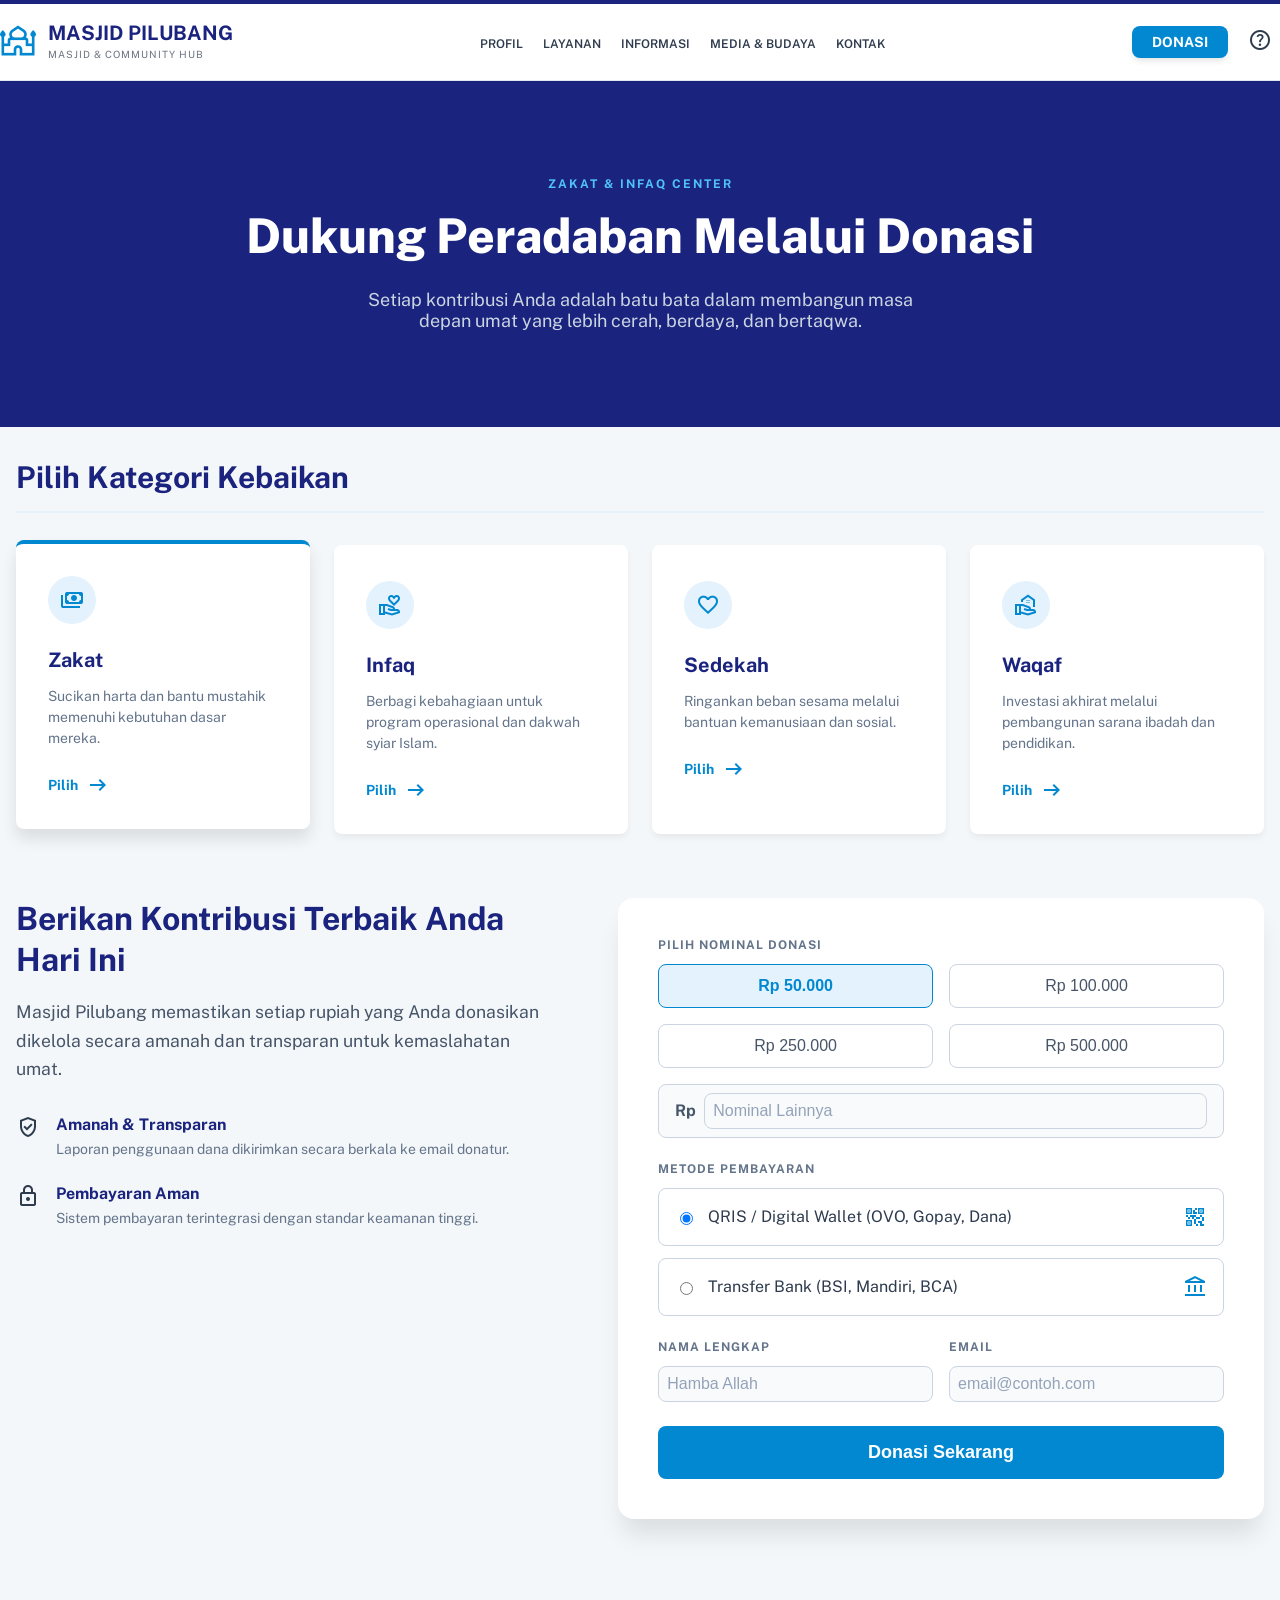
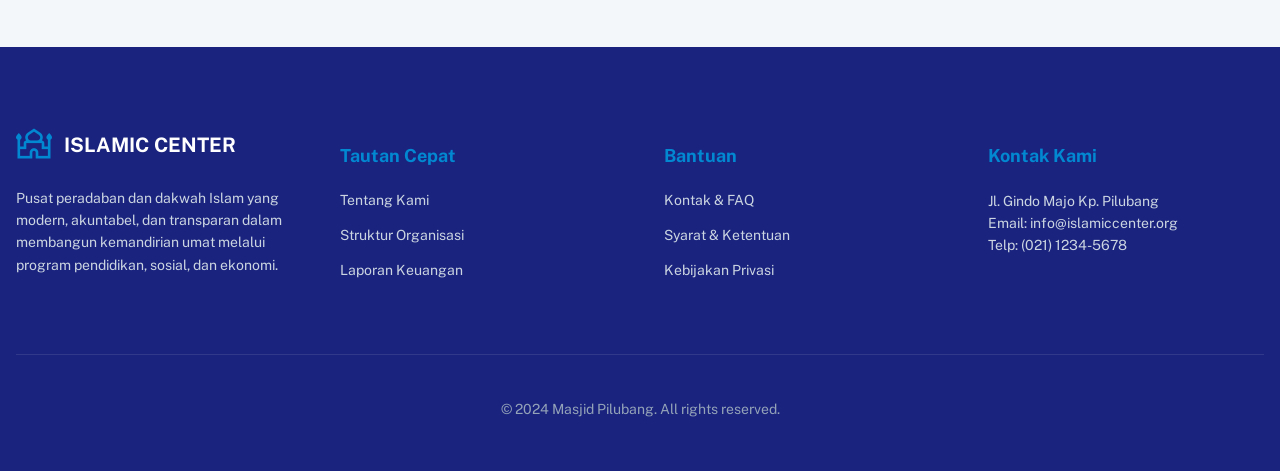
==== Donasi.html @ 6608e8ae "Upload tugas akhir web pertama" ====
<!DOCTYPE html>
<html lang="id" class="scroll-smooth">
<head>
    <meta charset="utf-8"/>
    <meta content="width=device-width, initial-scale=1.0" name="viewport"/>
    <title>Donasi - Masjid Pilubang</title>
    
    <link href="https://fonts.googleapis.com/css2?family=Public+Sans:wght@300;400;500;600;700&display=swap" rel="stylesheet"/>
    <link href="https://fonts.googleapis.com/css2?family=Material+Symbols+Outlined:wght@100..700,0..1&display=swap" rel="stylesheet"/>
    <link href="https://fonts.googleapis.com/css2?family=Material+Symbols+Outlined:wght,FILL@100..700,0..1&display=swap" rel="stylesheet"/>

    <link rel="stylesheet" href="style.css">
</head>
<body class="bg-donasi"> <div class="top-bar"></div>

    <header class="main-header">
        <div class="container header-container">
            <div class="logo-area">
                <span class="material-symbols-outlined logo-icon">mosque</span>
                <div class="logo-text">
                    <h1>MASJID PILUBANG</h1>
                    <span>Masjid & Community Hub</span>
                </div>
            </div>
            
            <nav class="main-nav">
                <div class="dropdown">
                    <a href="Home.html" class="nav-link">Profil</a>
                    <div class="dropdown-content">
                        <a href="Visimisi.html">Visi & Misi</a>
                        <a href="Sejarah.html">Sejarah & Pengurus</a>
                    </div>
                </div>
                <div class="dropdown">
                    <a href="#" class="nav-link">Layanan</a>
                    <div class="dropdown-content">
                        <a href="IbadahDakwah.html">Ibadah & Dakwah</a>
                        <a href="ZakatSosial.html">Zakat & Sosial</a>
                    </div>
                </div>
                <div class="dropdown">
                    <a href="#" class="nav-link">Informasi</a>
                    <div class="dropdown-content">
                        <a href="PenyaluranDonasi.html">Penyaluran Donasi</a>
                        <a href="JadwalKajian.html">Jadwal Kajian</a>
                    </div>
                </div>
                <div class="dropdown">
                    <a href="#" class="nav-link">Media & Budaya</a>
                    <div class="dropdown-content">
                        <a href="GaleriKegiatan.html">Galeri Kegiatan</a>
                        <a href="AdatBudaya.html">Adat Budaya Lokal</a>
                    </div>
                </div>
                <div class="dropdown">
                    <a href="#footer-kontak" class="nav-link">Kontak</a>
                </div>
            </nav>

            <div class="action-area">
                <a href="Donasi.html" class="btn-donasi">Donasi</a>
                <a href="#footer-kontak" class="icon-bantuan">
                    <span class="material-symbols-outlined">help_outline</span>
                </a>
            </div>
        </div>
    </header>

    <section class="hero-donasi">
        <div class="container">
            <span class="hero-kategori">ZAKAT & INFAQ CENTER</span>
            <h2>Dukung Peradaban Melalui Donasi</h2>
            <p>Setiap kontribusi Anda adalah batu bata dalam membangun masa depan umat yang lebih cerah, berdaya, dan bertaqwa.</p>
        </div>
    </section>

    <main class="main-content" style="padding-top: 2rem;">
        <div class="container">

            <div class="section-header">
                <h3>Pilih Kategori Kebaikan</h3>
            </div>
            <div class="kategori-donasi-grid">
                <div class="kategori-card active">
                    <div class="icon-lingkaran"><span class="material-symbols-outlined">payments</span></div>
                    <h4>Zakat</h4>
                    <p>Sucikan harta dan bantu mustahik memenuhi kebutuhan dasar mereka.</p>
                    <a href="#">Pilih <span class="material-symbols-outlined">arrow_right_alt</span></a>
                </div>
                <div class="kategori-card">
                    <div class="icon-lingkaran"><span class="material-symbols-outlined">volunteer_activism</span></div>
                    <h4>Infaq</h4>
                    <p>Berbagi kebahagiaan untuk program operasional dan dakwah syiar Islam.</p>
                    <a href="#">Pilih <span class="material-symbols-outlined">arrow_right_alt</span></a>
                </div>
                <div class="kategori-card">
                    <div class="icon-lingkaran"><span class="material-symbols-outlined">favorite</span></div>
                    <h4>Sedekah</h4>
                    <p>Ringankan beban sesama melalui bantuan kemanusiaan dan sosial.</p>
                    <a href="#">Pilih <span class="material-symbols-outlined">arrow_right_alt</span></a>
                </div>
                <div class="kategori-card">
                    <div class="icon-lingkaran"><span class="material-symbols-outlined">real_estate_agent</span></div>
                    <h4>Waqaf</h4>
                    <p>Investasi akhirat melalui pembangunan sarana ibadah dan pendidikan.</p>
                    <a href="#">Pilih <span class="material-symbols-outlined">arrow_right_alt</span></a>
                </div>
            </div>

            <div class="form-donasi-wrapper">
                <div class="form-donasi-info">
                    <h2>Berikan Kontribusi Terbaik Anda Hari Ini</h2>
                    <p>Masjid Pilubang memastikan setiap rupiah yang Anda donasikan dikelola secara amanah dan transparan untuk kemaslahatan umat.</p>
                    
                    <div class="fitur-keamanan">
                        <span class="material-symbols-outlined text-primary">verified_user</span>
                        <div>
                            <h5>Amanah & Transparan</h5>
                            <p>Laporan penggunaan dana dikirimkan secara berkala ke email donatur.</p>
                        </div>
                    </div>
                    <div class="fitur-keamanan">
                        <span class="material-symbols-outlined text-primary">lock</span>
                        <div>
                            <h5>Pembayaran Aman</h5>
                            <p>Sistem pembayaran terintegrasi dengan standar keamanan tinggi.</p>
                        </div>
                    </div>
                </div>

                <div class="form-donasi-card">
                    <label class="form-label">PILIH NOMINAL DONASI</label>
                    <div class="nominal-grid">
                        <button class="btn-nominal active">Rp 50.000</button>
                        <button class="btn-nominal">Rp 100.000</button>
                        <button class="btn-nominal">Rp 250.000</button>
                        <button class="btn-nominal">Rp 500.000</button>
                    </div>
                    
                    <div class="input-nominal-custom">
                        <span class="rp-text">Rp</span>
                        <input type="text" placeholder="Nominal Lainnya" class="input-field">
                    </div>

                    <label class="form-label mt-4">METODE PEMBAYARAN</label>
                    <div class="metode-bayar-opsi">
                        <label class="metode-label">
                            <div>
                                <input type="radio" name="metode" checked>
                                <span>QRIS / Digital Wallet (OVO, Gopay, Dana)</span>
                            </div>
                            <span class="material-symbols-outlined">qr_code_2</span>
                        </label>
                        <label class="metode-label">
                            <div>
                                <input type="radio" name="metode">
                                <span>Transfer Bank (BSI, Mandiri, BCA)</span>
                            </div>
                            <span class="material-symbols-outlined">account_balance</span>
                        </label>
                    </div>

                    <div class="data-diri-grid mt-4">
                        <div>
                            <label class="form-label">NAMA LENGKAP</label>
                            <input type="text" placeholder="Hamba Allah" class="input-field w-full">
                        </div>
                        <div>
                            <label class="form-label">EMAIL</label>
                            <input type="email" placeholder="email@contoh.com" class="input-field w-full">
                        </div>
                    </div>

                    <button class="btn-submit-donasi mt-4">Donasi Sekarang</button>
                </div>
            </div>

        </div>
    </main>

    <footer id="footer-kontak" class="main-footer" style="margin-top: 4rem;">
        <div class="container">
            <div class="footer-grid">
                <div class="footer-col">
                    <div class="footer-logo">
                        <span class="material-symbols-outlined">mosque</span>
                        <h2>ISLAMIC CENTER</h2>
                    </div>
                    <p>Pusat peradaban dan dakwah Islam yang modern, akuntabel, dan transparan dalam membangun kemandirian umat melalui program pendidikan, sosial, dan ekonomi.</p>
                </div>
                <div class="footer-col">
                    <h3>Tautan Cepat</h3>
                    <ul>
                        <li><a href="Home.html">Tentang Kami</a></li>
                        <li><a href="#">Struktur Organisasi</a></li>
                        <li><a href="#">Laporan Keuangan</a></li>
                    </ul>
                </div>
                <div class="footer-col">
                    <h3>Bantuan</h3>
                    <ul>
                        <li><a href="#">Kontak & FAQ</a></li>
                        <li><a href="#">Syarat & Ketentuan</a></li>
                        <li><a href="#">Kebijakan Privasi</a></li>
                    </ul>
                </div>
                <div class="footer-col">
                    <h3>Kontak Kami</h3>
                    <p class="newsletter-desc">Jl. Gindo Majo Kp. Pilubang<br>Email: info@islamiccenter.org<br>Telp: (021) 1234-5678</p>
                </div>
            </div>
            <div class="footer-bottom">
                <p>© 2024 Masjid Pilubang. All rights reserved.</p>
            </div>
        </div>
    </footer>

</body>
</html>
---- style.css ----
/* --- PENGATURAN UMUM --- */
html {
    scroll-behavior: smooth; /* Efek scroll halus saat klik menu kontak */
}

body {
    font-family: 'Public Sans', sans-serif;
    margin: 0;
    padding: 0;
    background-color: #f5f7f8;
    color: #2E3B4E;
}

.container {
    max-width: 1280px;
    margin: 0 auto;
    padding: 0 1rem;
}

/* Warna Dasar */
:root {
    --primary: #0288D1;
    --deep-royal: #1A237E;
    --light-sky: #E3F2FD;
    --dark-slate: #2E3B4E;
}

/* --- HEADER & NAVIGASI --- */
.top-bar {
    width: 100%;
    height: 4px;
    background-color: var(--deep-royal);
}

.main-header {
    position: sticky;
    top: 0;
    z-index: 50;
    background-color: white;
    border-bottom: 1px solid #e2e8f0;
    box-shadow: 0 1px 2px rgba(0,0,0,0.05);
}

.header-container {
    display: flex;
    justify-content: space-between;
    align-items: center;
    padding: 1rem 0;
}

.logo-area {
    display: flex;
    align-items: center;
    gap: 0.75rem;
    margin-right: 2rem;
}

.logo-icon {
    font-size: 2.25rem;
    color: var(--primary);
}

.logo-text h1 {
    font-size: 1.25rem;
    font-weight: 700;
    margin: 0;
    line-height: 1;
    color: var(--deep-royal);
}

.logo-text span {
    font-size: 0.625rem;
    letter-spacing: 0.1em;
    text-transform: uppercase;
    opacity: 0.7;
}

.main-nav {
    display: flex;
    align-items: center;
    gap: 1.25rem;
}

.nav-link {
    font-size: 0.75rem;
    font-weight: 600;
    text-transform: uppercase;
    color: var(--dark-slate);
    text-decoration: none;
    transition: color 0.2s;
    padding: 0.5rem 0;
}

.nav-link:hover {
    color: var(--primary);
}

/* Dropdown Menu CSS Biasa */
.dropdown {
    position: relative;
    padding: 0.5rem 0;
}

.dropdown-content {
    display: none;
    position: absolute;
    top: 100%;
    left: 0;
    min-width: 220px;
    background-color: white;
    box-shadow: 0 10px 15px -3px rgba(0, 0, 0, 0.1);
    border-radius: 0 0 0.5rem 0.5rem;
    border: 1px solid #f1f5f9;
    z-index: 50;
}

.dropdown:hover .dropdown-content {
    display: block;
}

.dropdown-content a {
    display: block;
    padding: 0.75rem 1.25rem;
    font-size: 0.875rem;
    font-weight: 600;
    color: var(--dark-slate);
    text-decoration: none;
    transition: background-color 0.2s, color 0.2s;
}

.dropdown-content a:hover {
    color: var(--primary);
    background-color: #f8fafc;
}

.action-area {
    display: flex;
    align-items: center;
    gap: 0.75rem;
    margin-left: 2rem;
}

.btn-donasi {
    padding: 0.5rem 1.25rem;
    background-color: var(--primary);
    color: white;
    font-size: 0.875rem;
    font-weight: 700;
    text-transform: uppercase;
    border-radius: 0.5rem;
    text-decoration: none;
    box-shadow: 0 4px 6px -1px rgba(0, 0, 0, 0.1);
    transition: all 0.2s;
}

.btn-donasi:hover {
    background-color: var(--deep-royal);
}

.icon-bantuan {
    padding: 0.5rem;
    color: var(--dark-slate);
    text-decoration: none;
}

.icon-bantuan:hover {
    color: var(--primary);
}

/* --- HERO SECTION --- */
.hero-section {
    position: relative;
    width: 100%;
    height: 500px;
    background-size: cover;
    background-position: center;
    overflow: hidden;
}

.hero-overlay {
    position: absolute;
    top: 0;
    left: 0;
    width: 100%;
    height: 100%;
    background: rgba(2, 136, 209, 0.2); /* Sesuai kode lama kamu */
}

.hero-content {
    position: relative;
    height: 100%;
    display: flex;
    flex-direction: column;
    justify-content: center;
    align-items: flex-start;
    color: white;
}

.hero-content h2 {
    font-size: 3rem;
    font-weight: 800;
    margin-bottom: 1rem;
    text-shadow: 0 10px 15px rgba(0,0,0,0.1);
}

.hero-content h2 span {
    color: var(--light-sky);
}

.hero-content p {
    font-size: 1.125rem;
    max-width: 36rem;
    margin-bottom: 2rem;
    text-shadow: 0 4px 6px rgba(0,0,0,0.1);
}

.slider-dots {
    position: absolute;
    bottom: 2.5rem;
    right: 2.5rem;
    display: flex;
    gap: 0.5rem;
}

.slider-dots .dot {
    width: 12px;
    height: 12px;
    border-radius: 50%;
    background-color: rgba(255, 255, 255, 0.5);
}

.slider-dots .dot.active {
    background-color: white;
}

/* --- JADWAL SHALAT SECTION --- */
.jadwal-section {
    background-color: var(--light-sky);
    padding: 2rem 0;
    border-bottom: 1px solid rgba(2, 136, 209, 0.1);
}

.jadwal-header {
    display: flex;
    justify-content: space-between;
    align-items: center;
    margin-bottom: 1.5rem;
}

.jadwal-title {
    display: flex;
    align-items: center;
    gap: 0.5rem;
}

.jadwal-title span.material-symbols-outlined {
    color: var(--primary);
}

.jadwal-title h3 {
    font-size: 1.25rem;
    font-weight: 700;
    color: var(--deep-royal);
    margin: 0;
}

.jadwal-title .tanggal {
    font-size: 0.875rem;
    opacity: 0.6;
    margin-left: 0.5rem;
}

.jadwal-grid {
    display: grid;
    grid-template-columns: repeat(6, 1fr);
    gap: 1rem;
}

.jadwal-card {
    background-color: white;
    padding: 1rem;
    border-radius: 0.75rem;
    box-shadow: 0 1px 2px rgba(0,0,0,0.05);
    border-bottom: 4px solid var(--primary);
    display: flex;
    flex-direction: column;
    align-items: center;
    transition: transform 0.2s;
}

.jadwal-card:hover {
    transform: scale(1.05);
}

.jadwal-card.disabled {
    border-bottom-color: #e2e8f0;
    opacity: 0.8;
}

.jadwal-card.disabled:hover {
    transform: none; /* Waktu terbit tidak perlu membesar saat dihover */
}

.icon-waktu {
    color: var(--deep-royal);
    margin-bottom: 0.5rem;
}

.nama-waktu {
    font-size: 0.75rem;
    font-weight: 700;
    color: #94a3b8;
    text-transform: uppercase;
}

.jam-waktu {
    font-size: 1.25rem;
    font-weight: 700;
    color: var(--primary);
}

.jam-terbit {
    color: #475569;
}

/* --- LOKASI KAMI SECTION --- */
.main-content {
    padding: 4rem 0;
}

.lokasi-grid {
    display: grid;
    grid-template-columns: 1fr 1fr;
    gap: 3rem;
    align-items: center;
}

.lokasi-info h2 {
    font-size: 1.875rem;
    font-weight: 700;
    color: var(--primary);
    margin-bottom: 1.5rem;
}

.deskripsi-lokasi {
    font-size: 1.125rem;
    color: #475569;
    margin-bottom: 2rem;
    line-height: 1.6;
}

.kontak-list {
    display: flex;
    flex-direction: column;
    gap: 1rem;
}

.kontak-item {
    display: flex;
    gap: 1rem;
}

.kontak-item .material-symbols-outlined {
    color: var(--primary);
}

.kontak-item h5 {
    font-weight: 700;
    margin: 0;
}

.kontak-item p {
    color: #64748b;
    font-size: 0.875rem;
    margin: 0.25rem 0 0 0;
}

.lokasi-map {
    border-radius: 1rem;
    overflow: hidden;
    border: 8px solid var(--light-sky);
    box-shadow: 0 20px 25px -5px rgba(0, 0, 0, 0.1);
    height: 400px;
    background-color: #e2e8f0;
}

/* --- FOOTER SECTION --- */
.main-footer {
    background-color: var(--deep-royal);
    color: white;
    padding-top: 5rem;
    padding-bottom: 2.5rem;
}

.footer-grid {
    display: grid;
    grid-template-columns: repeat(4, 1fr);
    gap: 3rem;
    margin-bottom: 4rem;
}

.footer-logo {
    display: flex;
    align-items: center;
    gap: 0.75rem;
    margin-bottom: 1.5rem;
}

.footer-logo .material-symbols-outlined {
    color: var(--primary);
    font-size: 2.25rem;
}

.footer-logo h2 {
    font-size: 1.25rem;
    font-weight: 700;
    margin: 0;
}

.footer-col p {
    color: #cbd5e1;
    font-size: 0.875rem;
    line-height: 1.6;
}

.footer-col h3 {
    font-weight: 700;
    font-size: 1.125rem;
    margin-bottom: 1.5rem;
    color: var(--primary);
}

.footer-col ul {
    list-style: none;
    padding: 0;
    margin: 0;
    display: flex;
    flex-direction: column;
    gap: 1rem;
}

.footer-col ul a {
    color: #cbd5e1;
    text-decoration: none;
    font-size: 0.875rem;
    transition: color 0.2s;
}

.footer-col ul a:hover {
    color: white;
}

.newsletter-desc {
    font-size: 0.75rem;
    margin-bottom: 1rem;
}

.form-newsletter {
    display: flex;
}

.input-email {
    background-color: rgba(255, 255, 255, 0.1);
    border: none;
    border-radius: 0.5rem 0 0 0.5rem;
    padding: 0.5rem 1rem;
    font-size: 0.875rem;
    color: white;
    width: 100%;
}

.input-email::placeholder {
    color: #64748b;
}

.input-email:focus {
    outline: 1px solid var(--primary);
}

.btn-kirim {
    background-color: var(--primary);
    color: white;
    border: none;
    padding: 0 1rem;
    border-radius: 0 0.5rem 0.5rem 0;
    cursor: pointer;
    transition: background-color 0.2s;
}

.btn-kirim:hover {
    background-color: white;
    color: var(--primary);
}

.social-links {
    display: flex;
    gap: 1rem;
    margin-top: 1.5rem;
}

.social-links a {
    width: 32px;
    height: 32px;
    border-radius: 50%;
    background-color: rgba(255, 255, 255, 0.1);
    display: flex;
    align-items: center;
    justify-content: center;
    color: white;
    text-decoration: none;
    transition: background-color 0.2s;
}

.social-links a:hover {
    background-color: var(--primary);
}

.footer-bottom {
    padding-top: 2rem;
    border-top: 1px solid rgba(255, 255, 255, 0.1);
    text-align: center;
    color: #94a3b8;
    font-size: 0.875rem;
}

/* Responsif (Agar bagus saat dibuka di layar kecil/tablet) */
@media (max-width: 1024px) {
    .jadwal-grid {
        grid-template-columns: repeat(3, 1fr);
    }
    .lokasi-grid {
        grid-template-columns: 1fr;
    }
    .footer-grid {
        grid-template-columns: repeat(2, 1fr);
    }
    .main-nav {
        display: none; /* Sembunyikan menu navigasi horizontal di tablet/mobile */
    }
}

@media (max-width: 640px) {
    .jadwal-grid {
        grid-template-columns: repeat(2, 1fr);
    }
    .footer-grid {
        grid-template-columns: 1fr;
    }
}
/* =========================================================
   TAMBAHAN CSS UNTUK HALAMAN SELAIN HOME (Ibadah & Dakwah) 
   ========================================================= */

/* Banner Khusus Halaman Dalam */
.page-hero {
    position: relative;
    width: 100%;
    height: 300px; /* Lebih pendek dari banner Home */
    background-size: cover;
    background-position: center;
    display: flex;
    align-items: center;
    justify-content: center;
    text-align: center;
}

/* Mengubah posisi teks menjadi di tengah khusus untuk halaman dalam */
.page-hero .hero-content {
    align-items: center;
    text-align: center;
}

/* Judul Bagian (Section Header) */
.section-header {
    display: flex;
    align-items: center;
    gap: 0.75rem;
    margin-bottom: 2rem;
    border-bottom: 2px solid var(--light-sky);
    padding-bottom: 1rem;
}

.section-header .icon-title {
    font-size: 2.5rem;
    color: var(--primary);
}

.section-header h3 {
    font-size: 1.875rem;
    color: var(--deep-royal);
    margin: 0;
    font-weight: 700;
}

/* Kotak-kotak Layanan (Cards) */
.grid-cards {
    display: grid;
    grid-template-columns: repeat(3, 1fr);
    gap: 2rem;
}

.card {
    background: white;
    padding: 2rem;
    border-radius: 1rem;
    box-shadow: 0 4px 6px -1px rgba(0, 0, 0, 0.1);
    border-top: 4px solid var(--primary);
    transition: transform 0.3s;
}

.card:hover {
    transform: translateY(-5px); /* Efek melayang saat kursor diarahkan */
}

.card h4 {
    font-size: 1.25rem;
    color: var(--deep-royal);
    margin-top: 0;
    margin-bottom: 1rem;
    font-weight: 700;
}

.card p {
    color: #475569;
    line-height: 1.6;
    margin: 0;
}

/* Responsif untuk Layar Kecil */
@media (max-width: 768px) {
    .grid-cards {
        grid-template-columns: 1fr; /* Jadi 1 kolom bersusun ke bawah di HP */
    }
}
/* =========================================================
   TAMBAHAN CSS UNTUK HALAMAN JADWAL KAJIAN
   ========================================================= */

.kajian-container {
    display: flex;
    flex-direction: column;
    gap: 1.5rem;
    max-width: 900px;
    margin: 0 auto; /* Menengahkan posisi daftar jadwal */
}

.kajian-card {
    display: flex;
    background: white;
    border-radius: 1rem;
    box-shadow: 0 4px 6px -1px rgba(0, 0, 0, 0.1);
    overflow: hidden;
    border-left: 6px solid var(--primary);
    transition: transform 0.2s;
}

.kajian-card:hover {
    transform: translateX(10px); /* Efek bergeser ke kanan saat di-hover */
}

.kajian-time {
    background-color: var(--light-sky);
    padding: 1.5rem;
    min-width: 180px;
    display: flex;
    flex-direction: column;
    justify-content: center;
    align-items: center;
    text-align: center;
    border-right: 1px solid #e2e8f0;
}

.kajian-time h4 {
    color: var(--deep-royal);
    margin: 0;
    font-size: 1.25rem;
    font-weight: 700;
}

.kajian-time span {
    color: var(--primary);
    font-weight: 700;
    font-size: 0.875rem;
    margin-top: 0.5rem;
}

.kajian-details {
    padding: 1.5rem 2rem;
    display: flex;
    flex-direction: column;
    justify-content: center;
}

.kajian-details h3 {
    margin: 0 0 0.5rem 0;
    color: var(--deep-royal);
    font-size: 1.25rem;
}

.kajian-ustadz {
    display: flex;
    align-items: center;
    gap: 0.5rem;
    color: #0288D1; /* Warna biru untuk nama ustadz */
    font-size: 0.875rem;
    font-weight: 700;
    margin-bottom: 0.75rem;
}

.kajian-desc {
    margin: 0;
    color: #64748b;
    font-size: 0.9rem;
    line-height: 1.6;
}

/* Responsif untuk Layar HP */
@media (max-width: 640px) {
    .kajian-card {
        flex-direction: column;
    }
    .kajian-time {
        min-width: auto;
        padding: 1rem;
        border-right: none;
        border-bottom: 1px solid #e2e8f0;
    }
}
/* =========================================================
   TAMBAHAN CSS UNTUK HALAMAN BERITA & ARTIKEL
   ========================================================= */

.news-grid {
    display: grid;
    grid-template-columns: repeat(3, 1fr);
    gap: 2rem;
}

.news-card {
    background: white;
    border-radius: 1rem;
    overflow: hidden;
    box-shadow: 0 4px 6px -1px rgba(0, 0, 0, 0.1);
    border: 1px solid #e2e8f0;
    transition: transform 0.3s, box-shadow 0.3s;
    display: flex;
    flex-direction: column;
}

.news-card:hover {
    transform: translateY(-5px);
    box-shadow: 0 10px 15px -3px rgba(0, 0, 0, 0.1);
}

.news-image {
    width: 100%;
    height: 200px;
    background-size: cover;
    background-position: center;
    background-color: #cbd5e1; /* Warna abu-abu jika gambar gagal dimuat */
}

.news-content {
    padding: 1.5rem;
    display: flex;
    flex-direction: column;
    flex-grow: 1; /* Membuat tombol di bawah rata jika panjang teks berbeda */
}

.news-meta {
    display: flex;
    justify-content: space-between;
    align-items: center;
    margin-bottom: 1rem;
}

.news-category {
    background-color: var(--light-sky);
    color: var(--primary);
    padding: 0.25rem 0.75rem;
    border-radius: 999px;
    font-size: 0.75rem;
    font-weight: 700;
    text-transform: uppercase;
}

.news-date {
    font-size: 0.875rem;
    color: #64748b;
    font-weight: 500;
}

.news-title {
    font-size: 1.25rem;
    color: var(--deep-royal);
    margin: 0 0 0.75rem 0;
    font-weight: 700;
    line-height: 1.4;
}

.news-excerpt {
    color: #475569;
    font-size: 0.9rem;
    line-height: 1.6;
    margin: 0 0 1.5rem 0;
    flex-grow: 1; /* Mendorong tombol baca selengkapnya ke bawah */
}

.news-readmore {
    display: inline-flex;
    align-items: center;
    gap: 0.5rem;
    color: var(--primary);
    font-weight: 700;
    font-size: 0.875rem;
    text-decoration: none;
    transition: color 0.2s;
    margin-top: auto; /* Memastikan tombol selalu di paling bawah kartu */
}

.news-readmore:hover {
    color: var(--deep-royal);
}

/* Responsif untuk Tablet dan HP */
@media (max-width: 1024px) {
    .news-grid {
        grid-template-columns: repeat(2, 1fr); /* 2 kolom di tablet */
    }
}

@media (max-width: 640px) {
    .news-grid {
        grid-template-columns: 1fr; /* 1 kolom berbaris ke bawah di HP */
    }
}
/* =========================================================
   TAMBAHAN CSS UNTUK HALAMAN GALERI KEGIATAN
   ========================================================= */

.gallery-grid {
    display: grid;
    grid-template-columns: repeat(3, 1fr); /* 3 kolom di layar desktop */
    gap: 1.5rem; /* Jarak antar foto */
}

.gallery-item {
    position: relative;
    border-radius: 1rem;
    overflow: hidden; /* Memastikan konten tidak keluar dari radius */
    box-shadow: 0 4px 6px -1px rgba(0, 0, 0, 0.1);
    background-color: white;
    cursor: pointer;
    transition: transform 0.3s ease;
}

.gallery-item:hover {
    transform: translateY(-5px); /* Sedikit melayang saat dihover */
}

.gallery-image {
    width: 100%;
    height: 250px; /* Tinggi kotak foto fix */
    background-size: cover;
    background-position: center;
    transition: transform 0.5s ease;
}

.gallery-item:hover .gallery-image {
    transform: scale(1.1); /* Efek zoom gambar saat dihover */
}

/* Info yang muncul saat hover */
.gallery-hover-info {
    position: absolute;
    bottom: 0;
    left: 0;
    width: 100%;
    padding: 2rem 1.5rem 1rem 1.5rem; /* Padding bawah lebih besar untuk teks */
    background: linear-gradient(to top, rgba(0,0,0,0.8), transparent); /* Gradien gelap agar teks terbaca */
    color: white;
    opacity: 0; /* Tersembunyi secara default */
    transition: opacity 0.3s ease;
    box-sizing: border-box;
}

.gallery-item:hover .gallery-hover-info {
    opacity: 1; /* Muncul saat dihover */
}

.gallery-hover-info h5 {
    margin: 0 0 0.25rem 0;
    font-size: 1.125rem;
    font-weight: 700;
}

.gallery-hover-info span {
    font-size: 0.875rem;
    opacity: 0.8;
}

/* Responsif untuk Tablet dan HP */
@media (max-width: 1024px) {
    .gallery-grid {
        grid-template-columns: repeat(2, 1fr); /* 2 kolom di tablet */
    }
}

@media (max-width: 640px) {
    .gallery-grid {
        grid-template-columns: 1fr; /* 1 kolom di HP */
    }
    .gallery-image {
        height: 200px; /* Tinggi foto disesuaikan di HP */
    }
}
/* --- TAMPILAN JAM REAL-TIME --- */
.jam-sekarang {
    background-color: var(--primary);
    color: white;
    padding: 0.25rem 0.75rem;
    border-radius: 999px; /* Membuat ujungnya membulat */
    font-weight: 700;
    font-size: 0.875rem;
    margin-left: 1rem;
    box-shadow: 0 2px 4px rgba(0,0,0,0.1);
    letter-spacing: 1px;
    display: inline-block;
}
/* =========================================================
   TAMBAHAN CSS UNTUK HALAMAN DONASI (CROWDFUNDING)
   ========================================================= */

body.bg-donasi {
    background-color: #f4f7f9; /* Warna latar belakang abu-abu sangat muda */
}

/* Hero Section Khusus Donasi */
.hero-donasi {
    background-color: #1A237E; /* Warna Biru Gelap sesuai gambar */
    /* Opsional: Jika punya gambar gedung, gunakan baris di bawah ini */
    /* background-image: linear-gradient(rgba(26, 35, 126, 0.8), rgba(26, 35, 126, 0.9)), url('gedung.jpg'); */
    background-size: cover;
    background-position: center;
    color: white;
    text-align: center;
    padding: 6rem 1rem;
}

.hero-kategori {
    font-size: 0.75rem;
    font-weight: 700;
    letter-spacing: 2px;
    color: #4fc3f7; /* Biru muda */
    text-transform: uppercase;
    display: block;
    margin-bottom: 1rem;
}

.hero-donasi h2 {
    font-size: 3rem;
    font-weight: 800;
    margin: 0 0 1.5rem 0;
    line-height: 1.2;
}

.hero-donasi p {
    font-size: 1.125rem;
    max-width: 600px;
    margin: 0 auto;
    color: #cbd5e1;
}

/* Kategori Donasi Grid (4 Kotak) */
.kategori-donasi-grid {
    display: grid;
    grid-template-columns: repeat(4, 1fr);
    gap: 1.5rem;
    margin-bottom: 4rem;
}

.kategori-card {
    background: white;
    padding: 2rem;
    border-radius: 0.5rem;
    border-top: 4px solid transparent;
    box-shadow: 0 4px 6px rgba(0,0,0,0.05);
    transition: all 0.3s;
}

.kategori-card:hover, .kategori-card.active {
    border-top-color: var(--primary);
    box-shadow: 0 10px 15px rgba(0,0,0,0.1);
    transform: translateY(-5px);
}

.icon-lingkaran {
    width: 48px;
    height: 48px;
    background-color: var(--light-sky);
    color: var(--primary);
    border-radius: 50%;
    display: flex;
    align-items: center;
    justify-content: center;
    margin-bottom: 1.5rem;
}

.kategori-card h4 {
    margin: 0 0 0.5rem 0;
    color: var(--deep-royal);
    font-size: 1.25rem;
}

.kategori-card p {
    font-size: 0.875rem;
    color: #64748b;
    margin-bottom: 1.5rem;
    line-height: 1.5;
}

.kategori-card a {
    text-decoration: none;
    color: var(--primary);
    font-size: 0.875rem;
    font-weight: 700;
    display: flex;
    align-items: center;
    gap: 0.5rem;
}

/* Wrapper Form Donasi Utama */
.form-donasi-wrapper {
    display: grid;
    grid-template-columns: 1fr 1.2fr;
    gap: 4rem;
    align-items: flex-start;
}

.form-donasi-info h2 {
    font-size: 2rem;
    color: var(--deep-royal);
    margin: 0 0 1rem 0;
    line-height: 1.3;
}

.form-donasi-info p {
    color: #475569;
    font-size: 1.1rem;
    line-height: 1.6;
    margin-bottom: 2rem;
}

.fitur-keamanan {
    display: flex;
    gap: 1rem;
    margin-bottom: 1.5rem;
}

.fitur-keamanan h5 {
    margin: 0 0 0.25rem 0;
    font-size: 1rem;
    color: var(--deep-royal);
}

.fitur-keamanan p {
    margin: 0;
    font-size: 0.875rem;
    color: #64748b;
}

/* Desain Kartu Form (Kanan) */
.form-donasi-card {
    background: white;
    padding: 2.5rem;
    border-radius: 1rem;
    box-shadow: 0 20px 25px -5px rgba(0,0,0,0.1);
}

.form-label {
    display: block;
    font-size: 0.75rem;
    font-weight: 700;
    color: #64748b;
    letter-spacing: 1px;
    margin-bottom: 0.75rem;
}

.mt-4 { margin-top: 1.5rem; }
.w-full { width: 100%; box-sizing: border-box; }

.nominal-grid {
    display: grid;
    grid-template-columns: 1fr 1fr;
    gap: 1rem;
    margin-bottom: 1rem;
}

.btn-nominal {
    padding: 0.75rem;
    border: 1px solid #cbd5e1;
    background: white;
    border-radius: 0.5rem;
    font-size: 1rem;
    color: #475569;
    cursor: pointer;
    font-weight: 500;
    transition: all 0.2s;
}

.btn-nominal:hover {
    border-color: var(--primary);
}

.btn-nominal.active {
    background-color: var(--light-sky);
    border-color: var(--primary);
    color: var(--primary);
    font-weight: 700;
}

.input-nominal-custom {
    display: flex;
    align-items: center;
    background: #f8fafc;
    border: 1px solid #cbd5e1;
    border-radius: 0.5rem;
    padding: 0.5rem 1rem;
}

.rp-text {
    font-weight: 700;
    color: #475569;
    margin-right: 0.5rem;
}

.input-field {
    border: none;
    background: transparent;
    padding: 0.5rem;
    font-size: 1rem;
    color: var(--dark-slate);
    outline: none;
    flex-grow: 1;
}

.input-field::placeholder { color: #94a3b8; }
input.input-field {
    border: 1px solid #cbd5e1;
    border-radius: 0.5rem;
    background: #f8fafc;
}
input.input-field:focus {
    border-color: var(--primary);
    background: white;
}

/* Opsi Pembayaran (Radio) */
.metode-bayar-opsi {
    display: flex;
    flex-direction: column;
    gap: 0.75rem;
}

.metode-label {
    display: flex;
    justify-content: space-between;
    align-items: center;
    padding: 1rem;
    border: 1px solid #cbd5e1;
    border-radius: 0.5rem;
    cursor: pointer;
    transition: border-color 0.2s;
}

.metode-label:hover { border-color: var(--primary); }
.metode-label div { display: flex; align-items: center; gap: 0.75rem; }
.metode-label span.material-symbols-outlined { color: var(--primary); }

.data-diri-grid {
    display: grid;
    grid-template-columns: 1fr 1fr;
    gap: 1rem;
}

.btn-submit-donasi {
    width: 100%;
    padding: 1rem;
    background-color: var(--primary);
    color: white;
    font-size: 1.125rem;
    font-weight: 700;
    border: none;
    border-radius: 0.5rem;
    cursor: pointer;
    transition: background-color 0.2s;
}

.btn-submit-donasi:hover {
    background-color: #0277bd;
}

/* Responsif Layar Kecil */
@media (max-width: 1024px) {
    .form-donasi-wrapper { grid-template-columns: 1fr; gap: 2rem; }
    .kategori-donasi-grid { grid-template-columns: repeat(2, 1fr); }
}
@media (max-width: 640px) {
    .kategori-donasi-grid { grid-template-columns: 1fr; }
    .nominal-grid { grid-template-columns: 1fr; }
    .data-diri-grid { grid-template-columns: 1fr; }
}
/* =========================================================
   TAMBAHAN CSS UNTUK HALAMAN PENYALURAN DONASI (DASHBOARD)
   ========================================================= */

.dashboard-grid {
    display: grid;
    grid-template-columns: repeat(3, 1fr);
    gap: 2rem;
}

.dashboard-card {
    background: white;
    padding: 2rem;
    border-radius: 1rem;
    box-shadow: 0 10px 15px -3px rgba(0, 0, 0, 0.1);
    position: relative;
    overflow: hidden;
    border: 1px solid #e2e8f0;
}

/* Garis warna di atas kartu */
.dashboard-card::before {
    content: '';
    position: absolute;
    top: 0;
    left: 0;
    width: 100%;
    height: 4px;
}

.dashboard-card.dana-masuk::before { background-color: #10b981; /* Hijau */ }
.dashboard-card.dana-keluar::before { background-color: #f59e0b; /* Kuning/Orange */ }
.dashboard-card.saldo-akhir::before { background-color: var(--primary); /* Biru Utama */ }

/* Desain Lingkaran Ikon */
.dashboard-card .icon-box {
    width: 48px;
    height: 48px;
    border-radius: 50%;
    display: flex;
    align-items: center;
    justify-content: center;
    margin-bottom: 1rem;
}

.dashboard-card.dana-masuk .icon-box { background-color: #d1fae5; color: #10b981; }
.dashboard-card.dana-keluar .icon-box { background-color: #fef3c7; color: #f59e0b; }
.dashboard-card.saldo-akhir .icon-box { background-color: var(--light-sky); color: var(--primary); }

/* Teks dan Angka */
.dashboard-card p {
    margin: 0;
    font-size: 0.875rem;
    color: #64748b;
    font-weight: 600;
    text-transform: uppercase;
    letter-spacing: 0.5px;
}

.dashboard-card h3 {
    margin: 0.5rem 0;
    font-size: 2.25rem;
    font-weight: 800;
    color: var(--deep-royal);
}

.dashboard-card .keterangan {
    font-size: 0.75rem;
    color: #94a3b8;
}

/* Responsif untuk Tablet dan HP */
@media (max-width: 1024px) {
    .dashboard-grid { grid-template-columns: repeat(2, 1fr); }
}

@media (max-width: 640px) {
    .dashboard-grid { grid-template-columns: 1fr; }
}
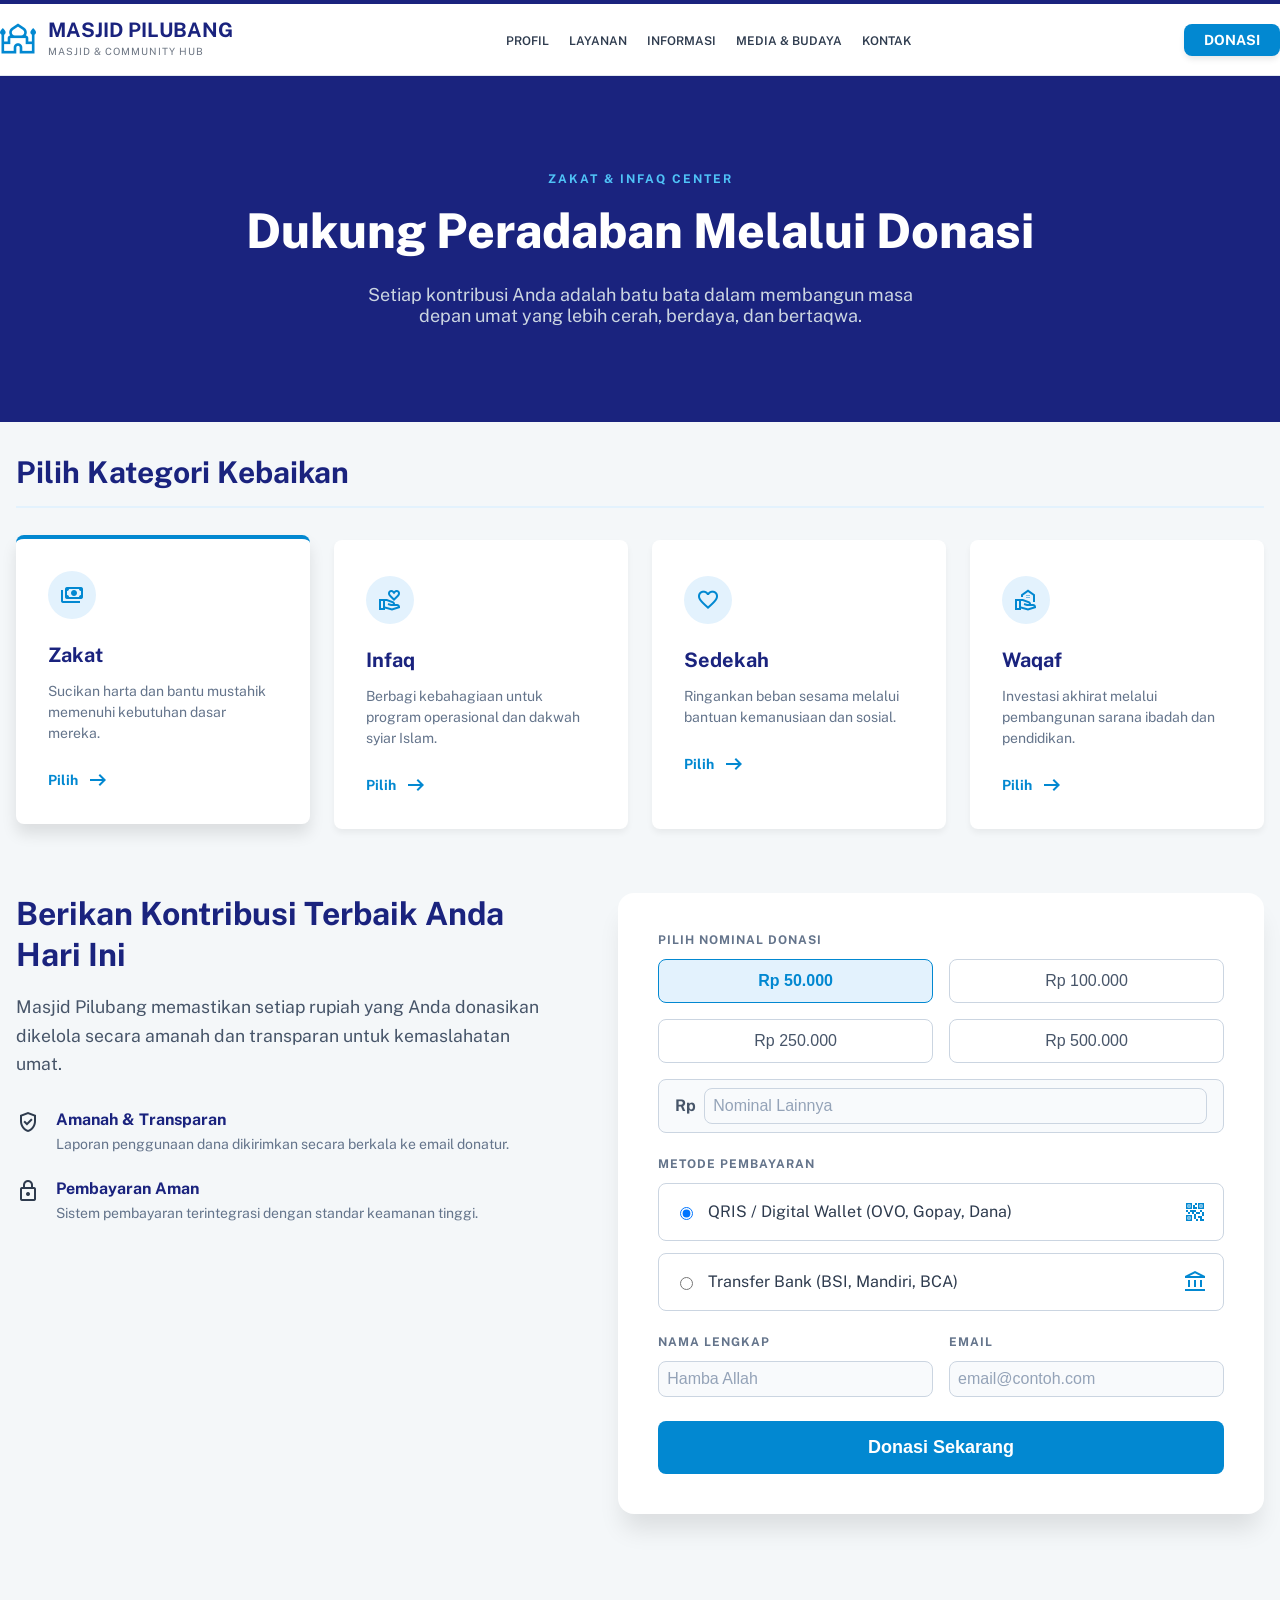
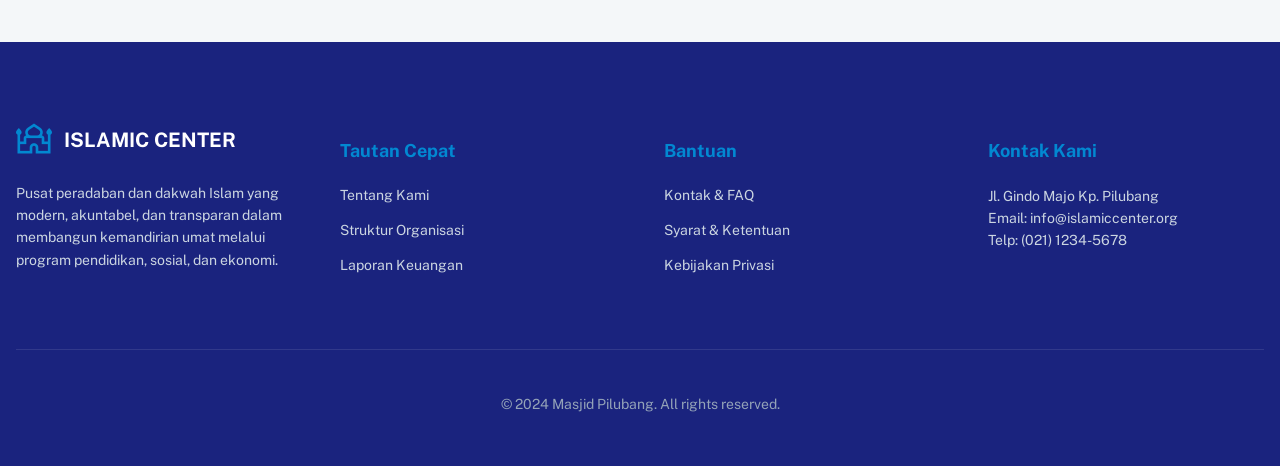
==== commit 8e1b98fe: "Merapikan tampilan CSS untuk halaman galeri" ====
--- a/Donasi.html
+++ b/Donasi.html
@@ -15,6 +15,7 @@
 
     <header class="main-header">
         <div class="container header-container">
+            
             <div class="logo-area">
                 <span class="material-symbols-outlined logo-icon">mosque</span>
                 <div class="logo-text">
@@ -23,9 +24,9 @@
                 </div>
             </div>
             
-            <nav class="main-nav">
-                <div class="dropdown">
-                    <a href="Home.html" class="nav-link">Profil</a>
+            <nav class="main-nav" id="menu-navigasi">
+                <div class="dropdown">
+                    <a href="index.html" class="nav-link">Profil</a>
                     <div class="dropdown-content">
                         <a href="Visimisi.html">Visi & Misi</a>
                         <a href="Sejarah.html">Sejarah & Pengurus</a>
@@ -48,7 +49,7 @@
                 <div class="dropdown">
                     <a href="#" class="nav-link">Media & Budaya</a>
                     <div class="dropdown-content">
-                        <a href="GaleriKegiatan.html">Galeri Kegiatan</a>
+                        <a href="Galeri.html">Galeri Kegiatan</a>
                         <a href="AdatBudaya.html">Adat Budaya Lokal</a>
                     </div>
                 </div>
@@ -59,10 +60,11 @@
 
             <div class="action-area">
                 <a href="Donasi.html" class="btn-donasi">Donasi</a>
-                <a href="#footer-kontak" class="icon-bantuan">
-                    <span class="material-symbols-outlined">help_outline</span>
-                </a>
-            </div>
+                <button class="menu-toggle" id="btn-hamburger">
+                    <span class="material-symbols-outlined">menu</span>
+                </button>
+            </div>
+            
         </div>
     </header>
 
@@ -214,6 +216,16 @@
             </div>
         </div>
     </footer>
-
+    <script>
+    const btnHamburger = document.getElementById('btn-hamburger');
+    const menuNavigasi = document.getElementById('menu-navigasi');
+
+    if(btnHamburger) {
+        btnHamburger.addEventListener('click', function() {
+            // Menambah atau menghapus class 'aktif' saat tombol diklik
+            menuNavigasi.classList.toggle('aktif');
+        });
+    }
+</script>
 </body>
 </html>
--- a/style.css
+++ b/style.css
@@ -1288,4 +1288,261 @@
 
 @media (max-width: 640px) {
     .dashboard-grid { grid-template-columns: 1fr; }
+}
+/* =========================================================
+   TAMBAHAN CSS UNTUK HALAMAN SEJARAH
+   ========================================================= */
+
+.sejarah-grid {
+    display: grid;
+    grid-template-columns: 1fr 1fr; /* Membagi layar jadi 2 kolom: kiri teks, kanan gambar */
+    gap: 4rem;
+    align-items: flex-start;
+}
+
+.sejarah-text p {
+    color: #475569;
+    font-size: 1.125rem;
+    line-height: 1.8;
+    margin-bottom: 1.5rem;
+    text-align: justify; /* Membuat teks rata kanan-kiri agar rapi seperti buku */
+}
+
+.sejarah-image img {
+    width: 100%;
+    border-radius: 1rem;
+    box-shadow: 0 20px 25px -5px rgba(0, 0, 0, 0.1);
+    border: 8px solid white; /* Memberi efek bingkai putih */
+    outline: 2px solid var(--light-sky); /* Garis luar bingkai biru muda */
+}
+
+/* Responsif untuk Layar Tablet dan HP */
+@media (max-width: 1024px) {
+    .sejarah-grid {
+        gap: 2rem;
+    }
+}
+
+@media (max-width: 768px) {
+    .sejarah-grid {
+        grid-template-columns: 1fr; /* Mengubah jadi 1 kolom (gambar pindah ke bawah teks) di HP */
+    }
+}
+/* =========================================================
+   TAMBAHAN CSS UNTUK HALAMAN VISI & MISI
+   ========================================================= */
+
+/* Gaya untuk kutipan Visi */
+.visi-quote {
+    font-size: 2rem;
+    font-weight: 800;
+    color: var(--deep-royal);
+    line-height: 1.4;
+    max-width: 800px;
+    margin: 0 auto;
+}
+
+@media (min-width: 768px) {
+    .visi-quote { font-size: 2.5rem; }
+}
+
+/* Membagi area Misi menjadi Kiri (Judul) dan Kanan (Daftar Misi) */
+.misi-wrapper {
+    display: flex;
+    gap: 4rem;
+    align-items: flex-start;
+}
+
+.misi-header {
+    flex: 1;
+}
+
+.misi-content {
+    flex: 2;
+    display: flex;
+    flex-direction: column;
+    gap: 1.5rem;
+}
+
+/* Gaya Kartu Misi */
+.misi-card {
+    display: flex;
+    gap: 1.5rem;
+    background-color: white;
+    padding: 1.5rem;
+    border-radius: 1rem;
+    box-shadow: 0 4px 6px -1px rgba(0, 0, 0, 0.05);
+    border: 1px solid #e2e8f0;
+}
+
+.misi-number {
+    width: 48px;
+    height: 48px;
+    flex-shrink: 0;
+    background-color: var(--primary);
+    color: white;
+    border-radius: 50%;
+    display: flex;
+    align-items: center;
+    justify-content: center;
+    font-size: 1.25rem;
+    font-weight: 800;
+}
+
+.misi-text h4 {
+    margin: 0 0 0.5rem 0;
+    font-size: 1.125rem;
+    color: var(--deep-royal);
+}
+
+.misi-text p {
+    margin: 0;
+    color: #475569;
+    line-height: 1.6;
+}
+
+/* Gaya Grid 4 Kolom untuk Tujuan Strategis */
+.tujuan-grid {
+    display: grid;
+    grid-template-columns: repeat(4, 1fr);
+    gap: 1.5rem;
+}
+
+.tujuan-card {
+    background-color: white;
+    padding: 2rem;
+    border-radius: 1rem;
+    border: 1px solid #e2e8f0;
+    transition: all 0.3s;
+}
+
+.tujuan-card:hover {
+    border-color: var(--primary);
+    box-shadow: 0 10px 15px -3px rgba(0, 0, 0, 0.1);
+    transform: translateY(-5px);
+}
+
+.icon-tujuan {
+    font-size: 2.5rem;
+    color: var(--primary);
+    margin-bottom: 1rem;
+    display: block;
+}
+
+.tujuan-card h4 {
+    margin: 0 0 0.5rem 0;
+    color: var(--deep-royal);
+    font-size: 1.125rem;
+}
+
+.tujuan-card p {
+    margin: 0;
+    font-size: 0.875rem;
+    color: #64748b;
+    line-height: 1.5;
+}
+
+/* Responsif Layar Kecil (Tablet & HP) */
+@media (max-width: 1024px) {
+    .tujuan-grid { grid-template-columns: repeat(2, 1fr); }
+}
+
+@media (max-width: 768px) {
+    .misi-wrapper { flex-direction: column; gap: 2rem; }
+    .tujuan-grid { grid-template-columns: 1fr; }
+}
+/* =========================================================
+   PENGATURAN RESPONSIVITY MENU MOBILE (HP)
+   ========================================================= */
+
+/* Sembunyikan tombol hamburger di Laptop */
+.menu-toggle {
+    display: none;
+    background: none;
+    border: none;
+    color: var(--deep-royal);
+    cursor: pointer;
+    padding: 0;
+    margin-left: 1rem;
+}
+
+.menu-toggle span {
+    font-size: 2rem;
+}
+
+/* Pengaturan Khusus Layar HP & Tablet */
+/* =========================================================
+   PENGATURAN RESPONSIVITY MENU MOBILE (HP) - VERSI FINAL
+   ========================================================= */
+
+@media (max-width: 1024px) {
+    /* 1. Munculkan tombol hamburger & sembunyikan ikon bantuan */
+    .menu-toggle { display: block !important; }
+    .action-area .icon-bantuan { display: none !important; }
+
+    /* 2. Kunci posisi header agar menu bisa melayang tepat di bawahnya */
+    .header-container { position: relative !important; }
+
+    /* 3. Desain Kotak Menu Utama (Melayang di atas gambar) */
+    .main-nav {
+        display: none !important; 
+        position: absolute !important; /* Paksa melayang */
+        top: 100% !important;
+        left: 0 !important;
+        width: 100% !important;
+        background-color: white !important;
+        flex-direction: column !important;
+        padding: 0 !important;
+        box-shadow: 0 10px 15px -3px rgba(0,0,0,0.2) !important;
+        z-index: 9999 !important; /* Pastikan selalu di paling atas */
+    }
+
+    /* Munculkan saat diklik */
+    .main-nav.aktif { display: flex !important; }
+
+    /* 4. Desain Baris Menu (Rapikan jarak dan garis pemisah) */
+    .main-nav .dropdown {
+        width: 100% !important;
+        border-bottom: 1px solid #f1f5f9 !important; /* Garis abu-abu tipis pembatas menu */
+    }
+
+    /* Bersihkan gaya teks agar tidak ada blok biru */
+    .main-nav .nav-link {
+        display: block !important;
+        padding: 1rem 1.5rem !important;
+        width: 100% !important;
+        box-sizing: border-box !important;
+        text-align: left !important;
+        color: var(--deep-royal) !important;
+        background: transparent !important; /* Hilangkan background biru */
+        font-weight: 700 !important;
+        text-decoration: none !important;
+    }
+
+    /* 5. Desain Anak Menu (Sub-menu) */
+    .main-nav .dropdown-content {
+        position: static !important; /* Tidak melayang ke samping lagi */
+        box-shadow: none !important;
+        background-color: #f8fafc !important; /* Warna abu-abu sangat muda */
+        display: none !important;
+        width: 100% !important;
+        padding: 0 !important;
+    }
+
+    /* Tampilkan anak menu saat induknya ditekan */
+    .main-nav .dropdown:hover .dropdown-content,
+    .main-nav .dropdown:active .dropdown-content {
+        display: block !important;
+    }
+
+    /* Rapikan teks anak menu */
+    .main-nav .dropdown-content a {
+        display: block !important;
+        padding: 0.75rem 1.5rem 0.75rem 2.5rem !important; /* Menjorok ke dalam agar rapi */
+        color: #475569 !important;
+        background: transparent !important;
+        border-bottom: 1px solid #e2e8f0 !important;
+        text-decoration: none !important;
+        font-size: 0.9rem !important;
+    }
 }
